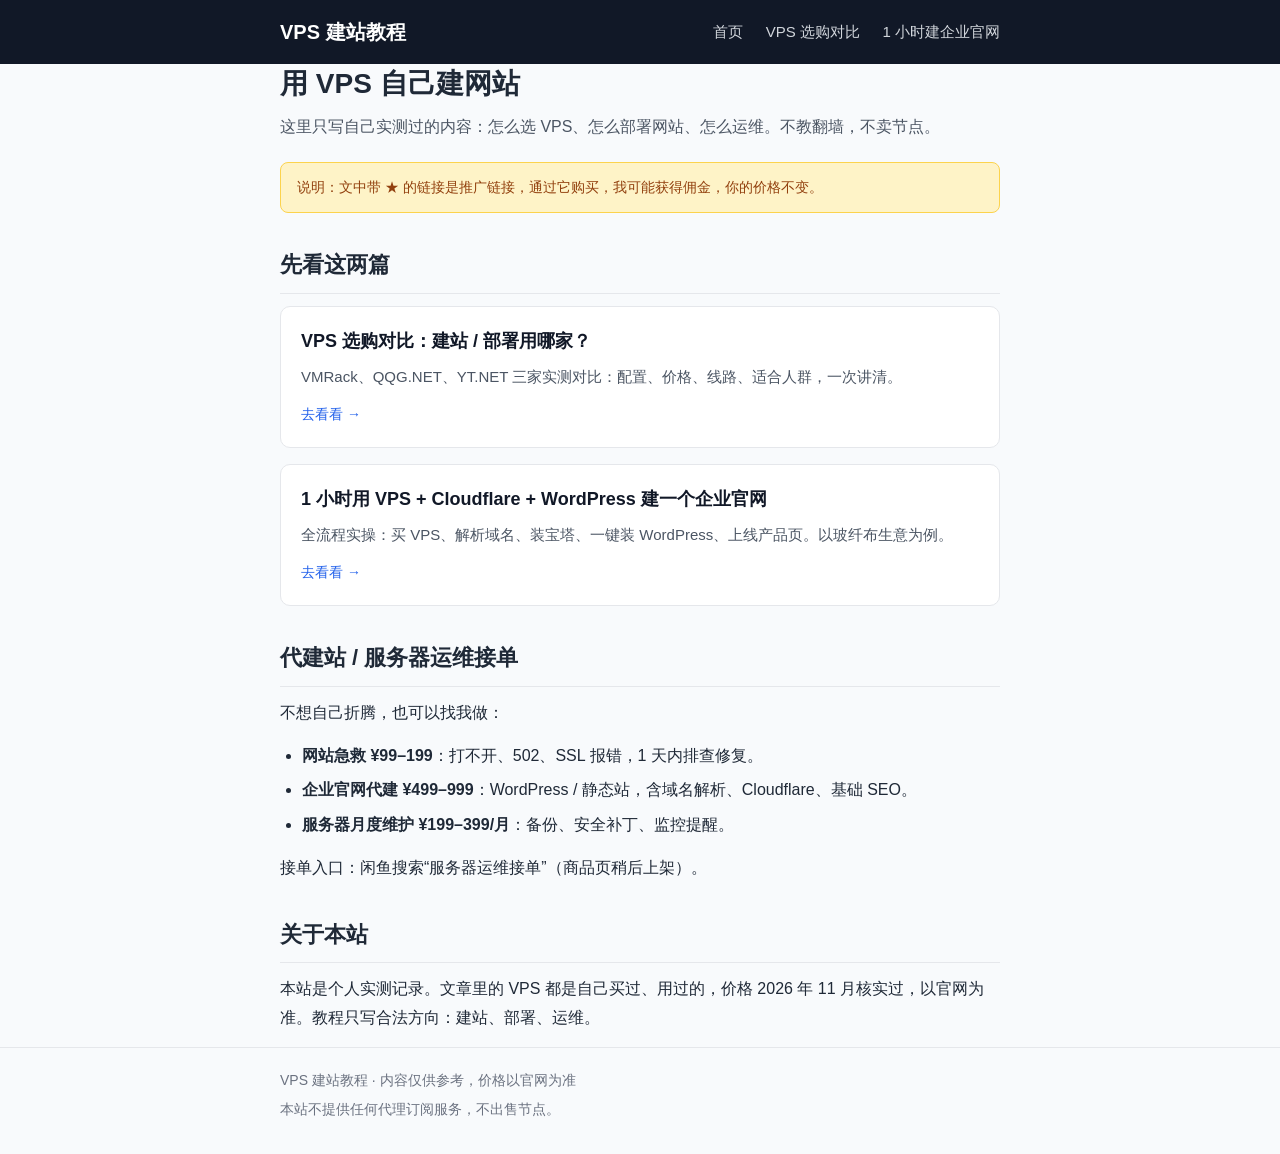
==== public/index.html @ e0555402 "Add files via upload" ====
<!DOCTYPE html>
<html lang="zh-CN">
<head>
<meta charset="UTF-8">
<meta name="viewport" content="width=device-width, initial-scale=1.0">
<title>VPS 建站教程 | 用 VPS 自己建网站</title>
<meta name="description" content="只写自己实测过的内容：怎么选 VPS、怎么用 VPS + Cloudflare + WordPress 建网站、怎么运维。不教翻墙，不卖节点。">
<link rel="stylesheet" href="style.css">
</head>
<body>
<header class="site-header">
  <div class="wrap">
    <a class="logo" href="index.html">VPS 建站教程</a>
    <nav>
      <a href="index.html">首页</a>
      <a href="vps-compare.html">VPS 选购对比</a>
      <a href="wordpress-site-1hour.html">1 小时建企业官网</a>
    </nav>
  </div>
</header>

<main class="wrap">
  <section class="hero">
    <h1>用 VPS 自己建网站</h1>
    <p>这里只写自己实测过的内容：怎么选 VPS、怎么部署网站、怎么运维。不教翻墙，不卖节点。</p>
  </section>

  <div class="notice">
    说明：文中带 ★ 的链接是推广链接，通过它购买，我可能获得佣金，你的价格不变。
  </div>

  <h2>先看这两篇</h2>
  <div class="cards">
    <a class="card" href="vps-compare.html">
      <h3>VPS 选购对比：建站 / 部署用哪家？</h3>
      <p>VMRack、QQG.NET、YT.NET 三家实测对比：配置、价格、线路、适合人群，一次讲清。</p>
      <span class="more">去看看 →</span>
    </a>
    <a class="card" href="wordpress-site-1hour.html">
      <h3>1 小时用 VPS + Cloudflare + WordPress 建一个企业官网</h3>
      <p>全流程实操：买 VPS、解析域名、装宝塔、一键装 WordPress、上线产品页。以玻纤布生意为例。</p>
      <span class="more">去看看 →</span>
    </a>
  </div>

  <h2>代建站 / 服务器运维接单</h2>
  <p>不想自己折腾，也可以找我做：</p>
  <ul>
    <li><strong>网站急救 ¥99–199</strong>：打不开、502、SSL 报错，1 天内排查修复。</li>
    <li><strong>企业官网代建 ¥499–999</strong>：WordPress / 静态站，含域名解析、Cloudflare、基础 SEO。</li>
    <li><strong>服务器月度维护 ¥199–399/月</strong>：备份、安全补丁、监控提醒。</li>
  </ul>
  <p>接单入口：闲鱼搜索“服务器运维接单”（商品页稍后上架）。</p>

  <h2>关于本站</h2>
  <p>本站是个人实测记录。文章里的 VPS 都是自己买过、用过的，价格 2026 年 11 月核实过，以官网为准。教程只写合法方向：建站、部署、运维。</p>
</main>

<footer class="site-footer">
  <div class="wrap">
    <p>VPS 建站教程 · 内容仅供参考，价格以官网为准</p>
    <p>本站不提供任何代理订阅服务，不出售节点。</p>
  </div>
</footer>
</body>
</html>
---- public/style.css ----
* { box-sizing: border-box; }
body {
  margin: 0;
  font-family: -apple-system, BlinkMacSystemFont, "PingFang SC", "Hiragino Sans GB", "Microsoft YaHei", sans-serif;
  color: #1f2937;
  background: #f8fafc;
  line-height: 1.8;
  font-size: 16px;
}
a { color: #2563eb; text-decoration: none; }
a:hover { text-decoration: underline; }
.wrap { max-width: 760px; margin: 0 auto; padding: 0 20px; }

.site-header { background: #111827; color: #fff; }
.site-header .wrap { display: flex; align-items: center; justify-content: space-between; flex-wrap: wrap; padding-top: 14px; padding-bottom: 14px; }
.logo { color: #fff; font-size: 20px; font-weight: 700; }
.logo:hover { text-decoration: none; }
.site-header nav a { color: #d1d5db; margin-left: 18px; font-size: 15px; }
.site-header nav a:hover { color: #fff; }

main { padding: 28px 0 40px; }
.hero { margin-bottom: 20px; }
.hero h1 { font-size: 28px; line-height: 1.4; margin: 0 0 10px; }
.hero p { color: #4b5563; margin: 0; }
h2 { font-size: 22px; margin: 32px 0 12px; border-bottom: 1px solid #e5e7eb; padding-bottom: 8px; }
h3 { font-size: 18px; margin: 24px 0 8px; }
p { margin: 0 0 14px; }
ul, ol { margin: 0 0 14px; padding-left: 22px; }
li { margin-bottom: 6px; }

.notice {
  background: #fef3c7;
  border: 1px solid #fcd34d;
  border-radius: 8px;
  padding: 12px 16px;
  font-size: 14px;
  color: #92400e;
  margin: 0 0 8px;
}

.cards { display: grid; gap: 16px; }
.card {
  display: block;
  background: #fff;
  border: 1px solid #e5e7eb;
  border-radius: 10px;
  padding: 18px 20px;
  color: #1f2937;
}
.card:hover { text-decoration: none; border-color: #2563eb; }
.card h3 { margin: 0 0 6px; color: #111827; }
.card p { color: #4b5563; margin: 0 0 10px; font-size: 15px; }
.card .more { color: #2563eb; font-size: 14px; }

table { width: 100%; border-collapse: collapse; margin: 0 0 16px; font-size: 15px; background: #fff; }
th, td { border: 1px solid #e5e7eb; padding: 10px 12px; text-align: left; vertical-align: top; }
th { background: #f1f5f9; }
code {
  background: #f1f5f9;
  padding: 2px 6px;
  border-radius: 4px;
  font-size: 14px;
  word-break: break-all;
}
pre {
  background: #111827;
  color: #e5e7eb;
  padding: 14px 16px;
  border-radius: 8px;
  overflow-x: auto;
  font-size: 14px;
  line-height: 1.6;
}
pre code { background: none; padding: 0; color: inherit; }
.step {
  background: #fff;
  border: 1px solid #e5e7eb;
  border-radius: 10px;
  padding: 16px 20px;
  margin-bottom: 16px;
}
.step h3 { margin-top: 0; }
.meta { color: #6b7280; font-size: 14px; }

.site-footer { border-top: 1px solid #e5e7eb; padding: 20px 0 28px; color: #6b7280; font-size: 14px; }
.site-footer p { margin: 0 0 4px; }

@media (max-width: 600px) {
  .hero h1 { font-size: 24px; }
  table { font-size: 14px; }
  .site-header nav a { margin-left: 12px; }
}
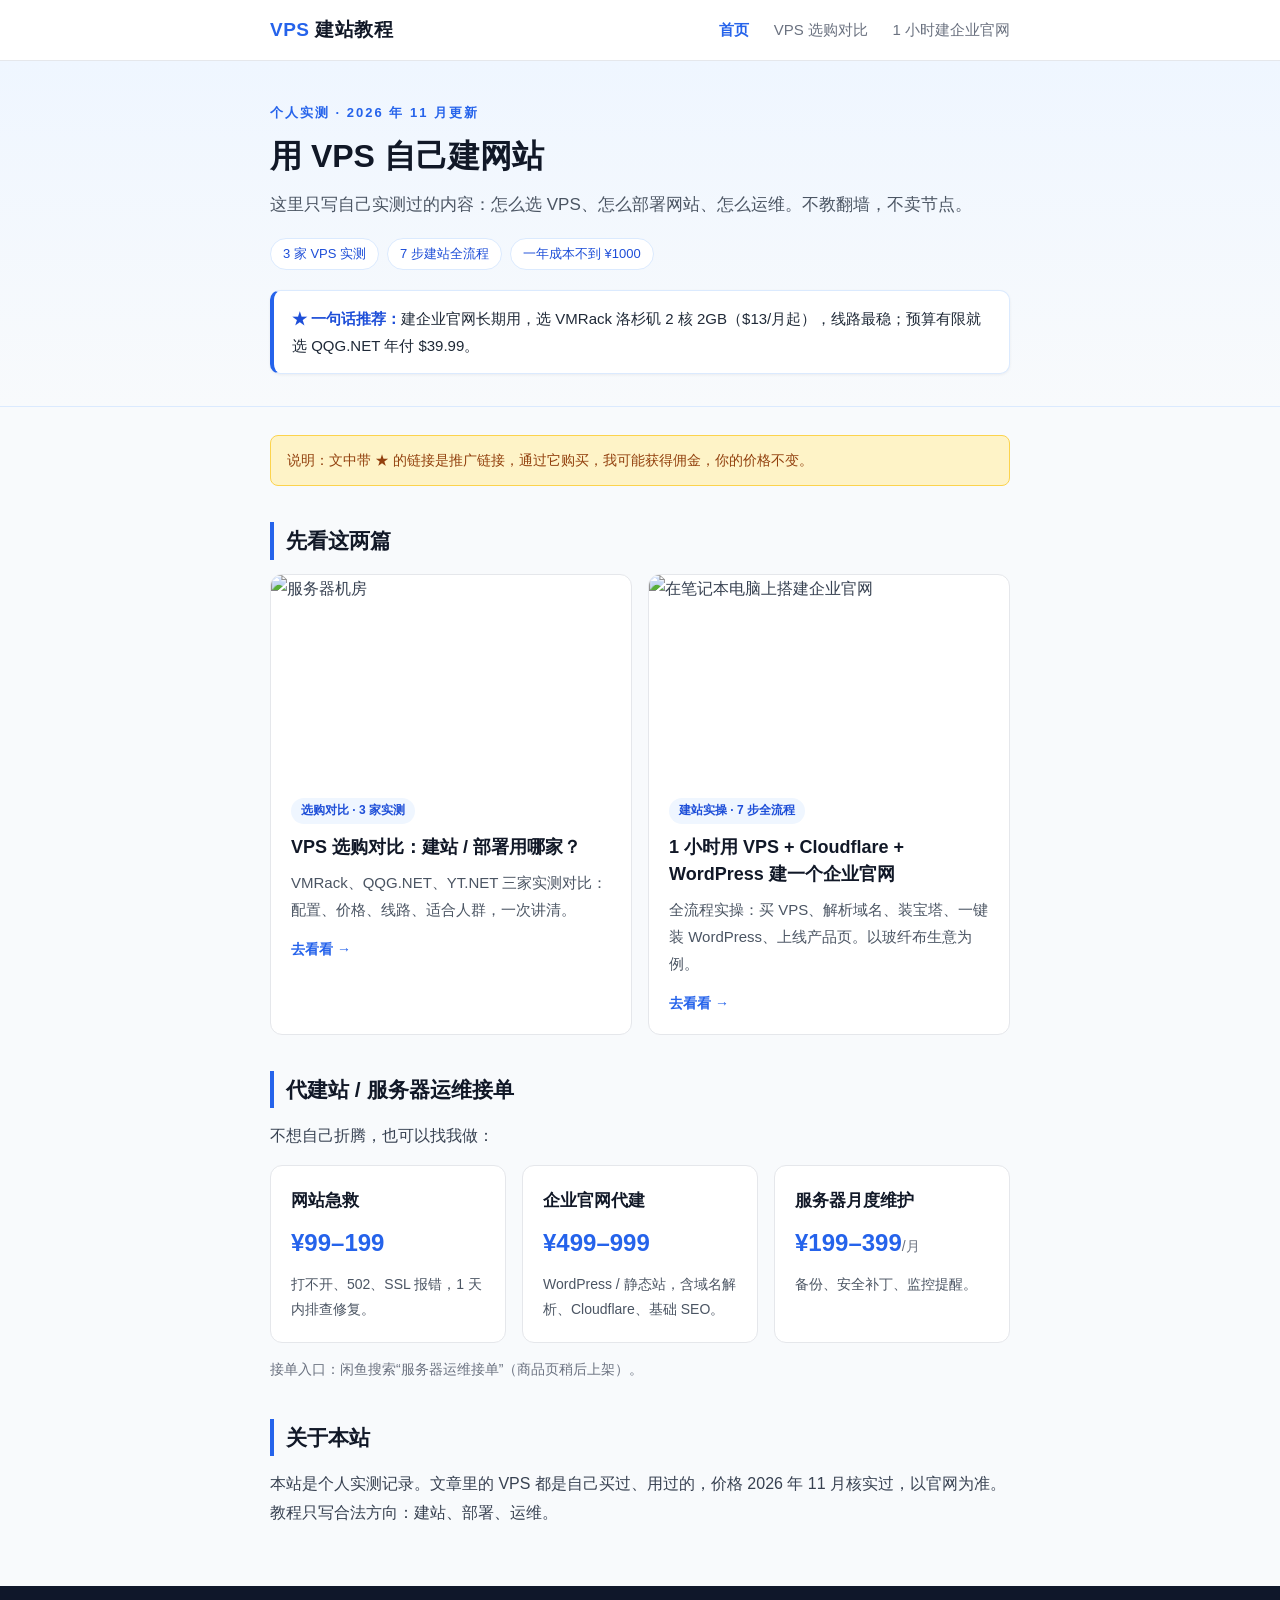
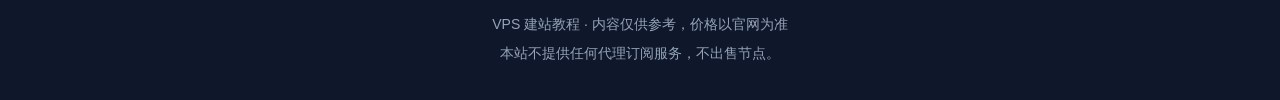
==== commit a8b6fd12: "Add files via upload" ====
--- a/public/index.html
+++ b/public/index.html
@@ -10,50 +10,81 @@
 <body>
 <header class="site-header">
   <div class="wrap">
-    <a class="logo" href="index.html">VPS 建站教程</a>
+    <a class="logo" href="index.html"><span>VPS</span> 建站教程</a>
     <nav>
-      <a href="index.html">首页</a>
+      <a href="index.html" class="active">首页</a>
       <a href="vps-compare.html">VPS 选购对比</a>
       <a href="wordpress-site-1hour.html">1 小时建企业官网</a>
     </nav>
   </div>
 </header>
 
-<main class="wrap">
-  <section class="hero">
+<section class="hero">
+  <div class="wrap">
+    <p class="eyebrow">个人实测 · 2026 年 11 月更新</p>
     <h1>用 VPS 自己建网站</h1>
-    <p>这里只写自己实测过的内容：怎么选 VPS、怎么部署网站、怎么运维。不教翻墙，不卖节点。</p>
-  </section>
+    <p class="lead">这里只写自己实测过的内容：怎么选 VPS、怎么部署网站、怎么运维。不教翻墙，不卖节点。</p>
+    <div class="chips">
+      <span class="chip">3 家 VPS 实测</span>
+      <span class="chip">7 步建站全流程</span>
+      <span class="chip">一年成本不到 ¥1000</span>
+    </div>
+    <div class="pick-bar"><strong>★ 一句话推荐：</strong>建企业官网长期用，选 VMRack 洛杉矶 2 核 2GB（$13/月起），线路最稳；预算有限就选 QQG.NET 年付 $39.99。</div>
+  </div>
+</section>
 
-  <div class="notice">
-    说明：文中带 ★ 的链接是推广链接，通过它购买，我可能获得佣金，你的价格不变。
+<main>
+  <div class="wrap">
+    <div class="notice">
+      说明：文中带 ★ 的链接是推广链接，通过它购买，我可能获得佣金，你的价格不变。
+    </div>
+
+    <h2>先看这两篇</h2>
+    <div class="cards">
+      <a class="card" href="vps-compare.html">
+        <img class="cover" src="images/vps-compare-cover.jpg" alt="服务器机房" loading="lazy">
+        <div class="card-body">
+          <span class="tag">选购对比 · 3 家实测</span>
+          <h3>VPS 选购对比：建站 / 部署用哪家？</h3>
+          <p>VMRack、QQG.NET、YT.NET 三家实测对比：配置、价格、线路、适合人群，一次讲清。</p>
+          <span class="more">去看看 →</span>
+        </div>
+      </a>
+      <a class="card" href="wordpress-site-1hour.html">
+        <img class="cover" src="images/wordpress-cover.jpg" alt="在笔记本电脑上搭建企业官网" loading="lazy">
+        <div class="card-body">
+          <span class="tag">建站实操 · 7 步全流程</span>
+          <h3>1 小时用 VPS + Cloudflare + WordPress 建一个企业官网</h3>
+          <p>全流程实操：买 VPS、解析域名、装宝塔、一键装 WordPress、上线产品页。以玻纤布生意为例。</p>
+          <span class="more">去看看 →</span>
+        </div>
+      </a>
+    </div>
+
+    <h2>代建站 / 服务器运维接单</h2>
+    <p>不想自己折腾，也可以找我做：</p>
+    <div class="services">
+      <div class="service">
+        <h3>网站急救</h3>
+        <p class="price">¥99–199</p>
+        <p>打不开、502、SSL 报错，1 天内排查修复。</p>
+      </div>
+      <div class="service">
+        <h3>企业官网代建</h3>
+        <p class="price">¥499–999</p>
+        <p>WordPress / 静态站，含域名解析、Cloudflare、基础 SEO。</p>
+      </div>
+      <div class="service">
+        <h3>服务器月度维护</h3>
+        <p class="price">¥199–399<small>/月</small></p>
+        <p>备份、安全补丁、监控提醒。</p>
+      </div>
+    </div>
+    <p class="order-note">接单入口：闲鱼搜索“服务器运维接单”（商品页稍后上架）。</p>
+
+    <h2>关于本站</h2>
+    <p>本站是个人实测记录。文章里的 VPS 都是自己买过、用过的，价格 2026 年 11 月核实过，以官网为准。教程只写合法方向：建站、部署、运维。</p>
   </div>
-
-  <h2>先看这两篇</h2>
-  <div class="cards">
-    <a class="card" href="vps-compare.html">
-      <h3>VPS 选购对比：建站 / 部署用哪家？</h3>
-      <p>VMRack、QQG.NET、YT.NET 三家实测对比：配置、价格、线路、适合人群，一次讲清。</p>
-      <span class="more">去看看 →</span>
-    </a>
-    <a class="card" href="wordpress-site-1hour.html">
-      <h3>1 小时用 VPS + Cloudflare + WordPress 建一个企业官网</h3>
-      <p>全流程实操：买 VPS、解析域名、装宝塔、一键装 WordPress、上线产品页。以玻纤布生意为例。</p>
-      <span class="more">去看看 →</span>
-    </a>
-  </div>
-
-  <h2>代建站 / 服务器运维接单</h2>
-  <p>不想自己折腾，也可以找我做：</p>
-  <ul>
-    <li><strong>网站急救 ¥99–199</strong>：打不开、502、SSL 报错，1 天内排查修复。</li>
-    <li><strong>企业官网代建 ¥499–999</strong>：WordPress / 静态站，含域名解析、Cloudflare、基础 SEO。</li>
-    <li><strong>服务器月度维护 ¥199–399/月</strong>：备份、安全补丁、监控提醒。</li>
-  </ul>
-  <p>接单入口：闲鱼搜索“服务器运维接单”（商品页稍后上架）。</p>
-
-  <h2>关于本站</h2>
-  <p>本站是个人实测记录。文章里的 VPS 都是自己买过、用过的，价格 2026 年 11 月核实过，以官网为准。教程只写合法方向：建站、部署、运维。</p>
 </main>
 
 <footer class="site-footer">
--- a/public/style.css
+++ b/public/style.css
@@ -2,28 +2,85 @@
 body {
   margin: 0;
   font-family: -apple-system, BlinkMacSystemFont, "PingFang SC", "Hiragino Sans GB", "Microsoft YaHei", sans-serif;
-  color: #1f2937;
+  color: #374151;
   background: #f8fafc;
   line-height: 1.8;
   font-size: 16px;
 }
 a { color: #2563eb; text-decoration: none; }
 a:hover { text-decoration: underline; }
-.wrap { max-width: 760px; margin: 0 auto; padding: 0 20px; }
-
-.site-header { background: #111827; color: #fff; }
-.site-header .wrap { display: flex; align-items: center; justify-content: space-between; flex-wrap: wrap; padding-top: 14px; padding-bottom: 14px; }
-.logo { color: #fff; font-size: 20px; font-weight: 700; }
+.wrap { max-width: 780px; margin: 0 auto; padding: 0 20px; }
+
+/* ---- header ---- */
+.site-header {
+  background: #fff;
+  border-bottom: 1px solid #e5e7eb;
+  position: sticky;
+  top: 0;
+  z-index: 10;
+}
+.site-header .wrap {
+  display: flex;
+  align-items: center;
+  justify-content: space-between;
+  flex-wrap: wrap;
+  padding-top: 13px;
+  padding-bottom: 13px;
+}
+.logo { color: #111827; font-size: 19px; font-weight: 800; letter-spacing: .5px; }
+.logo span { color: #2563eb; }
 .logo:hover { text-decoration: none; }
-.site-header nav a { color: #d1d5db; margin-left: 18px; font-size: 15px; }
-.site-header nav a:hover { color: #fff; }
-
-main { padding: 28px 0 40px; }
-.hero { margin-bottom: 20px; }
-.hero h1 { font-size: 28px; line-height: 1.4; margin: 0 0 10px; }
-.hero p { color: #4b5563; margin: 0; }
-h2 { font-size: 22px; margin: 32px 0 12px; border-bottom: 1px solid #e5e7eb; padding-bottom: 8px; }
-h3 { font-size: 18px; margin: 24px 0 8px; }
+.site-header nav a { color: #6b7280; margin-left: 20px; font-size: 15px; }
+.site-header nav a:hover { color: #111827; text-decoration: none; }
+.site-header nav a.active { color: #2563eb; font-weight: 700; }
+
+/* ---- hero ---- */
+.hero {
+  background: linear-gradient(180deg, #eff6ff 0%, #f8fafc 100%);
+  border-bottom: 1px solid #dbeafe;
+  padding: 40px 0 32px;
+  margin-bottom: 28px;
+}
+.hero .eyebrow {
+  color: #2563eb;
+  font-size: 13px;
+  font-weight: 700;
+  letter-spacing: 2px;
+  margin: 0 0 10px;
+}
+.hero h1 { font-size: 32px; line-height: 1.35; margin: 0 0 12px; color: #111827; }
+.hero p.lead { color: #4b5563; font-size: 17px; margin: 0 0 18px; }
+.chips { display: flex; flex-wrap: wrap; gap: 8px; margin: 0 0 20px; }
+.chip {
+  background: #fff;
+  border: 1px solid #dbeafe;
+  color: #1d4ed8;
+  font-size: 13px;
+  border-radius: 999px;
+  padding: 3px 12px;
+}
+.pick-bar {
+  background: #fff;
+  border: 1px solid #dbeafe;
+  border-left: 4px solid #2563eb;
+  border-radius: 10px;
+  padding: 14px 18px;
+  font-size: 15px;
+  color: #1f2937;
+  box-shadow: 0 1px 3px rgba(15, 23, 42, .06);
+}
+.pick-bar strong { color: #1d4ed8; }
+
+main { padding: 0 0 44px; }
+main .wrap > h1 { color: #111827; font-size: 28px; line-height: 1.4; margin: 28px 0 8px; }
+h2 {
+  font-size: 21px;
+  color: #111827;
+  margin: 36px 0 14px;
+  border-left: 4px solid #2563eb;
+  padding-left: 12px;
+}
+h3 { font-size: 18px; margin: 24px 0 8px; color: #111827; }
 p { margin: 0 0 14px; }
 ul, ol { margin: 0 0 14px; padding-left: 22px; }
 li { margin-bottom: 6px; }
@@ -35,26 +92,134 @@
   padding: 12px 16px;
   font-size: 14px;
   color: #92400e;
-  margin: 0 0 8px;
-}
-
-.cards { display: grid; gap: 16px; }
+  margin: 0 0 16px;
+}
+.conclusion {
+  background: #eff6ff;
+  border: 1px solid #bfdbfe;
+  border-radius: 10px;
+  padding: 16px 18px;
+  margin: 0 0 20px;
+  color: #1e3a5f;
+}
+.conclusion strong { color: #1d4ed8; }
+
+/* ---- article cards (home) ---- */
+.cards { display: grid; grid-template-columns: 1fr 1fr; gap: 16px; }
 .card {
   display: block;
   background: #fff;
   border: 1px solid #e5e7eb;
-  border-radius: 10px;
-  padding: 18px 20px;
+  border-radius: 12px;
+  padding: 0;
+  overflow: hidden;
+  color: #374151;
+  transition: box-shadow .15s, border-color .15s, transform .15s;
+}
+.card:hover {
+  text-decoration: none;
+  border-color: #2563eb;
+  box-shadow: 0 6px 20px rgba(37, 99, 235, .12);
+  transform: translateY(-2px);
+}
+.card img.cover { display: block; width: 100%; aspect-ratio: 16 / 9; object-fit: cover; }
+.card-body { padding: 18px 20px 16px; }
+.card .tag {
+  display: inline-block;
+  background: #eff6ff;
+  color: #1d4ed8;
+  font-size: 12px;
+  font-weight: 700;
+  border-radius: 999px;
+  padding: 2px 10px;
+  margin-bottom: 10px;
+}
+.card h3 { margin: 0 0 8px; color: #111827; font-size: 18px; line-height: 1.5; }
+.card p { color: #4b5563; margin: 0 0 12px; font-size: 15px; }
+.card .more { color: #2563eb; font-size: 14px; font-weight: 700; }
+
+/* ---- article cover banner ---- */
+.cover-banner {
+  display: block;
+  width: 100%;
+  aspect-ratio: 16 / 9;
+  object-fit: cover;
+  border-radius: 12px;
+  margin: 28px 0 0;
+  box-shadow: 0 4px 16px rgba(15, 23, 42, .10);
+}
+
+/* ---- prev / next nav ---- */
+.pager {
+  display: flex;
+  justify-content: space-between;
+  gap: 12px;
+  margin: 36px 0 0;
+  flex-wrap: wrap;
+}
+.pager a {
+  display: block;
+  background: #fff;
+  border: 1px solid #e5e7eb;
+  border-radius: 10px;
+  padding: 12px 16px;
+  font-size: 15px;
   color: #1f2937;
-}
-.card:hover { text-decoration: none; border-color: #2563eb; }
-.card h3 { margin: 0 0 6px; color: #111827; }
-.card p { color: #4b5563; margin: 0 0 10px; font-size: 15px; }
-.card .more { color: #2563eb; font-size: 14px; }
-
+  flex: 1 1 200px;
+}
+.pager a:hover { border-color: #2563eb; text-decoration: none; }
+.pager a span { display: block; font-size: 12px; color: #6b7280; }
+.pager a.next { text-align: right; }
+
+/* ---- service cards (home) ---- */
+.services { display: grid; grid-template-columns: 1fr 1fr 1fr; gap: 16px; }
+.service {
+  background: #fff;
+  border: 1px solid #e5e7eb;
+  border-radius: 12px;
+  padding: 20px;
+  transition: box-shadow .15s, border-color .15s;
+}
+.service:hover { border-color: #2563eb; box-shadow: 0 6px 20px rgba(37, 99, 235, .10); }
+.service h3 { margin: 0 0 4px; font-size: 17px; }
+.service .price { color: #2563eb; font-size: 24px; font-weight: 800; margin: 0 0 8px; }
+.service .price small { font-size: 14px; font-weight: 400; color: #6b7280; }
+.service p { color: #4b5563; font-size: 14px; margin: 0; }
+.order-note { color: #6b7280; font-size: 14px; margin-top: 14px; }
+
+/* ---- tables ---- */
+.table-scroll { overflow-x: auto; margin: 0 0 16px; border-radius: 10px; border: 1px solid #e5e7eb; }
+.table-scroll table { margin: 0; border: 0; }
 table { width: 100%; border-collapse: collapse; margin: 0 0 16px; font-size: 15px; background: #fff; }
 th, td { border: 1px solid #e5e7eb; padding: 10px 12px; text-align: left; vertical-align: top; }
-th { background: #f1f5f9; }
+th { background: #f1f5f9; color: #111827; }
+tr.pick td { background: #eff6ff; }
+.badge {
+  display: inline-block;
+  background: #dcfce7;
+  color: #166534;
+  font-size: 12px;
+  font-weight: 700;
+  border-radius: 999px;
+  padding: 1px 9px;
+  margin-left: 6px;
+  vertical-align: 1px;
+}
+.total td { font-weight: 700; background: #f8fafc; }
+
+/* ---- buttons ---- */
+.btn {
+  display: inline-block;
+  background: #2563eb;
+  color: #fff;
+  padding: 12px 26px;
+  border-radius: 8px;
+  font-weight: 700;
+  margin: 8px 0;
+  box-shadow: 0 2px 8px rgba(37, 99, 235, .35);
+}
+.btn:hover { text-decoration: none; background: #1d4ed8; color: #fff; }
+
 code {
   background: #f1f5f9;
   padding: 2px 6px;
@@ -75,18 +240,32 @@
 .step {
   background: #fff;
   border: 1px solid #e5e7eb;
-  border-radius: 10px;
-  padding: 16px 20px;
+  border-left: 4px solid #2563eb;
+  border-radius: 10px;
+  padding: 18px 20px;
   margin-bottom: 16px;
-}
-.step h3 { margin-top: 0; }
+  box-shadow: 0 1px 3px rgba(15, 23, 42, .05);
+}
+.step h3 { margin-top: 0; color: #1d4ed8; }
 .meta { color: #6b7280; font-size: 14px; }
-
-.site-footer { border-top: 1px solid #e5e7eb; padding: 20px 0 28px; color: #6b7280; font-size: 14px; }
+.small { font-size: 13px; color: #6b7280; }
+
+.site-footer {
+  background: #0f172a;
+  color: #94a3b8;
+  font-size: 14px;
+  padding: 26px 0 30px;
+  text-align: center;
+}
 .site-footer p { margin: 0 0 4px; }
 
-@media (max-width: 600px) {
-  .hero h1 { font-size: 24px; }
+@media (max-width: 640px) {
+  .hero { padding: 30px 0 24px; }
+  .hero h1 { font-size: 26px; }
+  main .wrap > h1 { font-size: 24px; }
+  .cards { grid-template-columns: 1fr; }
+  .services { grid-template-columns: 1fr; }
   table { font-size: 14px; }
   .site-header nav a { margin-left: 12px; }
-}
+  .step { padding: 16px; }
+}
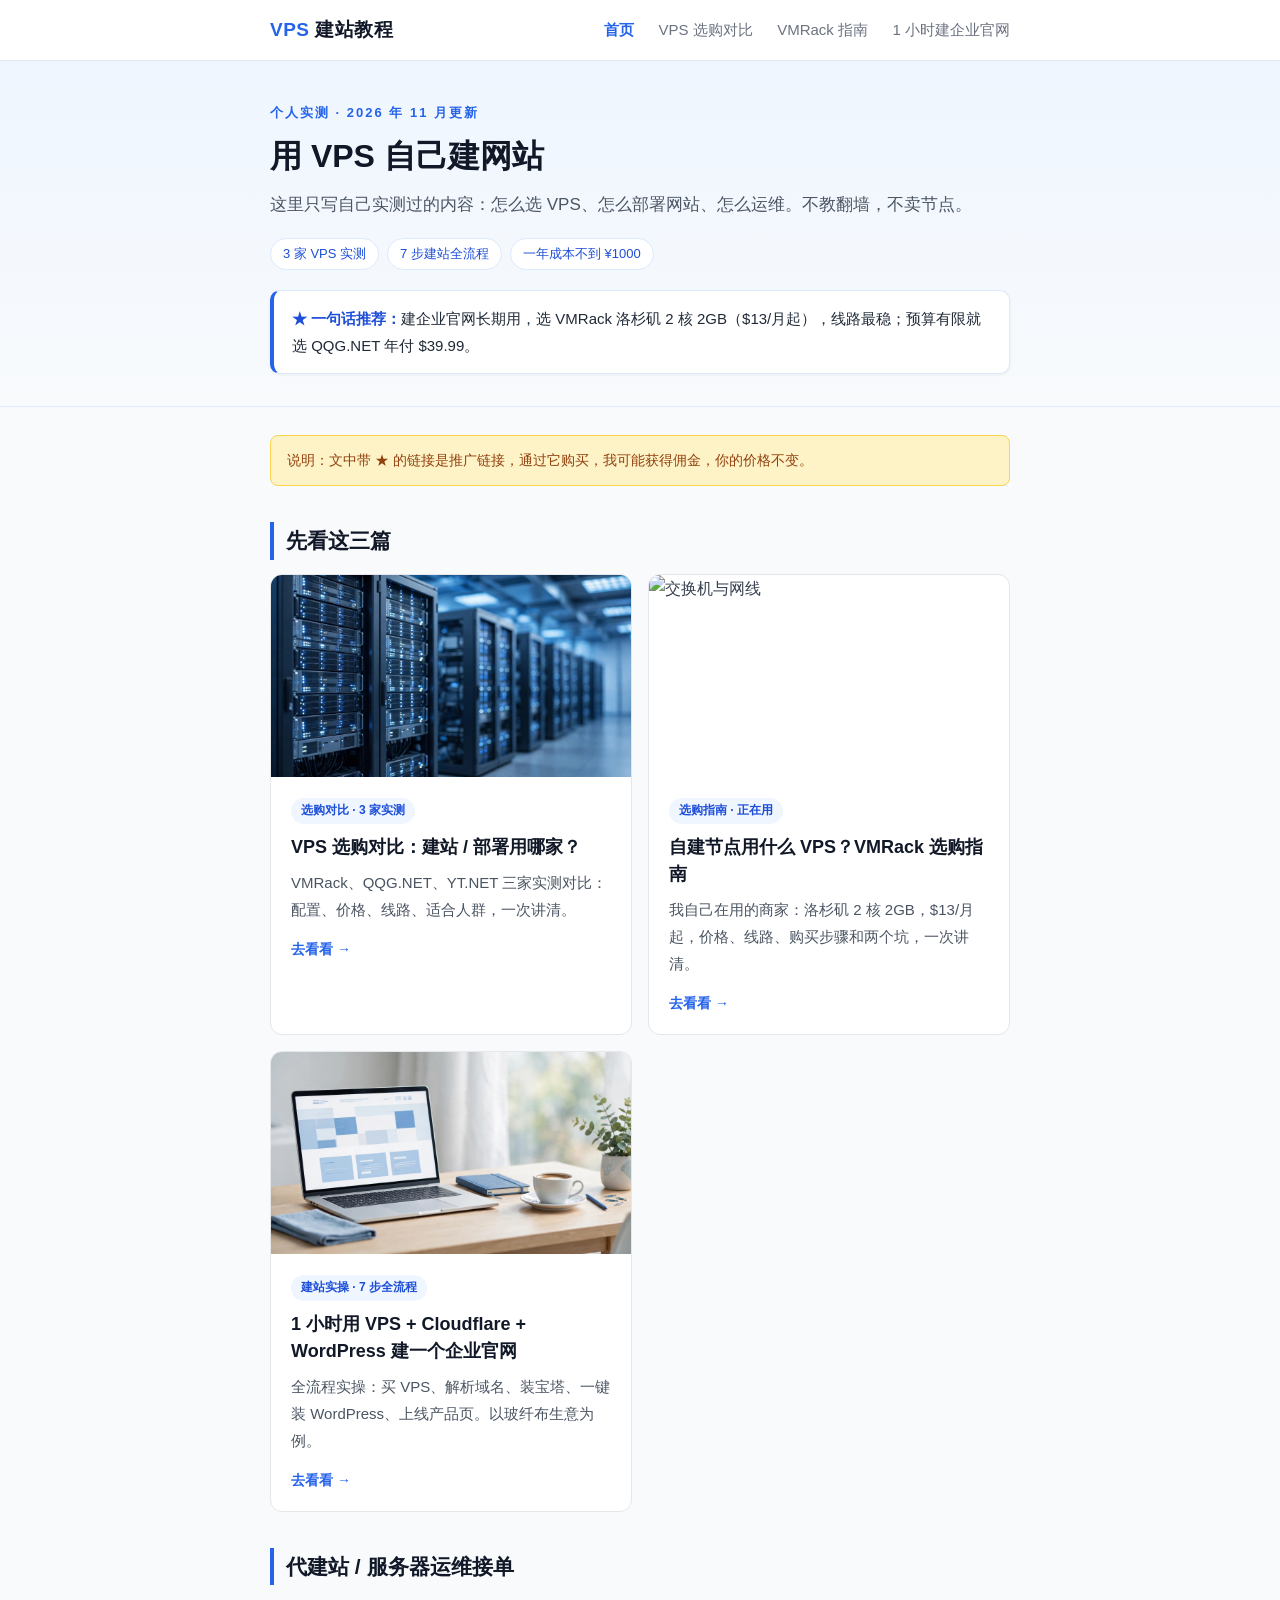
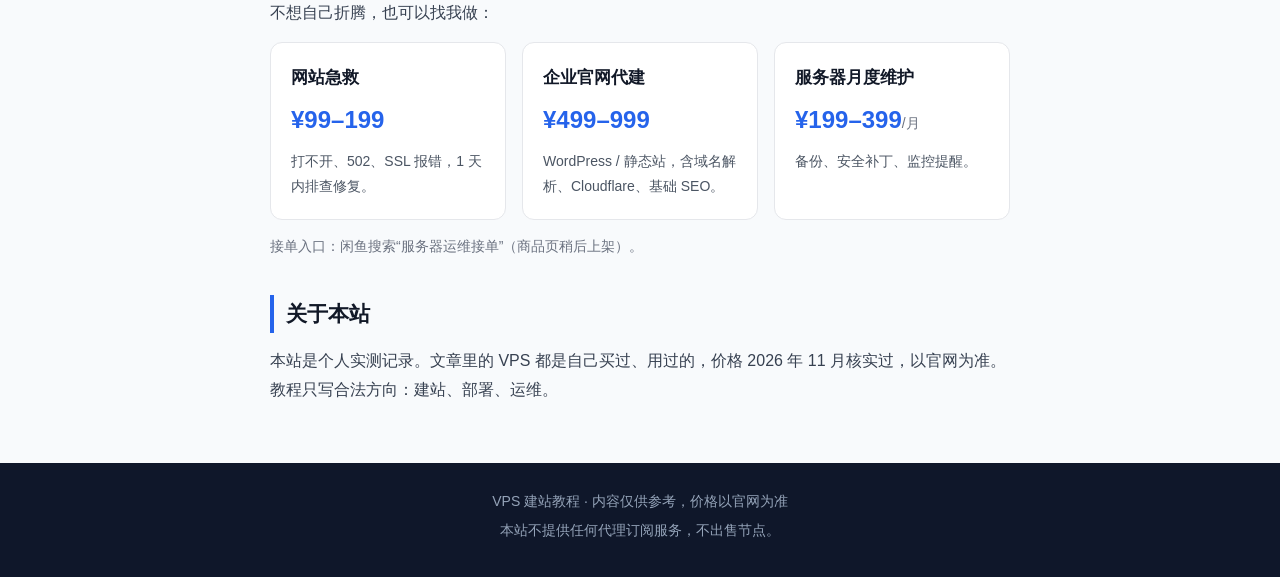
==== commit 46cc95fc: "Add files via upload" ====
--- a/public/index.html
+++ b/public/index.html
@@ -14,6 +14,7 @@
     <nav>
       <a href="index.html" class="active">首页</a>
       <a href="vps-compare.html">VPS 选购对比</a>
+      <a href="vmrack-guide.html">VMRack 指南</a>
       <a href="wordpress-site-1hour.html">1 小时建企业官网</a>
     </nav>
   </div>
@@ -39,7 +40,7 @@
       说明：文中带 ★ 的链接是推广链接，通过它购买，我可能获得佣金，你的价格不变。
     </div>
 
-    <h2>先看这两篇</h2>
+    <h2>先看这三篇</h2>
     <div class="cards">
       <a class="card" href="vps-compare.html">
         <img class="cover" src="images/vps-compare-cover.jpg" alt="服务器机房" loading="lazy">
@@ -47,6 +48,15 @@
           <span class="tag">选购对比 · 3 家实测</span>
           <h3>VPS 选购对比：建站 / 部署用哪家？</h3>
           <p>VMRack、QQG.NET、YT.NET 三家实测对比：配置、价格、线路、适合人群，一次讲清。</p>
+          <span class="more">去看看 →</span>
+        </div>
+      </a>
+      <a class="card" href="vmrack-guide.html">
+        <img class="cover" src="images/vmrack-guide-cover.jpg" alt="交换机与网线" loading="lazy">
+        <div class="card-body">
+          <span class="tag">选购指南 · 正在用</span>
+          <h3>自建节点用什么 VPS？VMRack 选购指南</h3>
+          <p>我自己在用的商家：洛杉矶 2 核 2GB，$13/月起，价格、线路、购买步骤和两个坑，一次讲清。</p>
           <span class="more">去看看 →</span>
         </div>
       </a>
--- a/public/style.css
+++ b/public/style.css
@@ -103,9 +103,19 @@
   color: #1e3a5f;
 }
 .conclusion strong { color: #1d4ed8; }
+.warn {
+  background: #fdf0f0;
+  border: 1px solid #e6a3a3;
+  border-radius: 10px;
+  padding: 16px 18px;
+  margin: 0 0 20px;
+  font-size: 15px;
+}
+.warn p { margin: 0 0 8px; }
+.warn p:last-child { margin-bottom: 0; }
 
 /* ---- article cards (home) ---- */
-.cards { display: grid; grid-template-columns: 1fr 1fr; gap: 16px; }
+.cards { display: grid; grid-template-columns: repeat(auto-fit, minmax(240px, 1fr)); gap: 16px; }
 .card {
   display: block;
   background: #fff;
